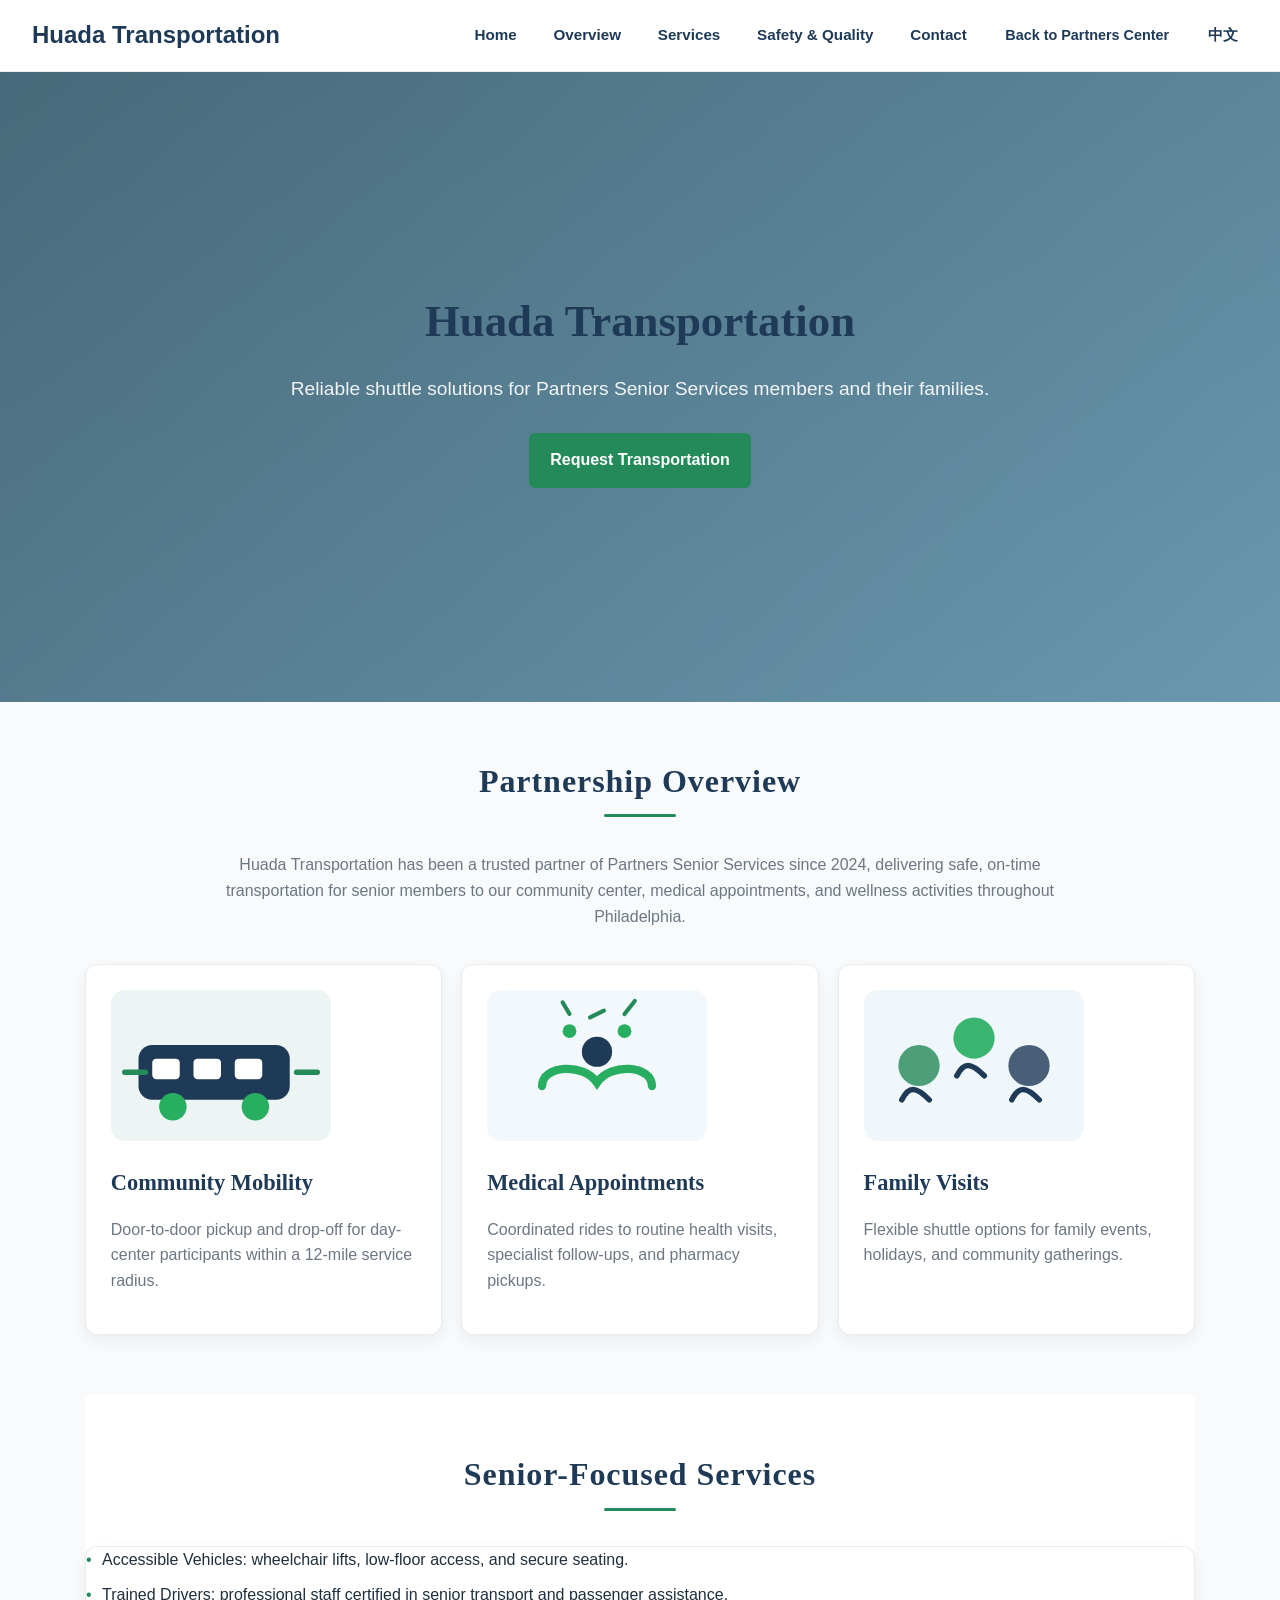
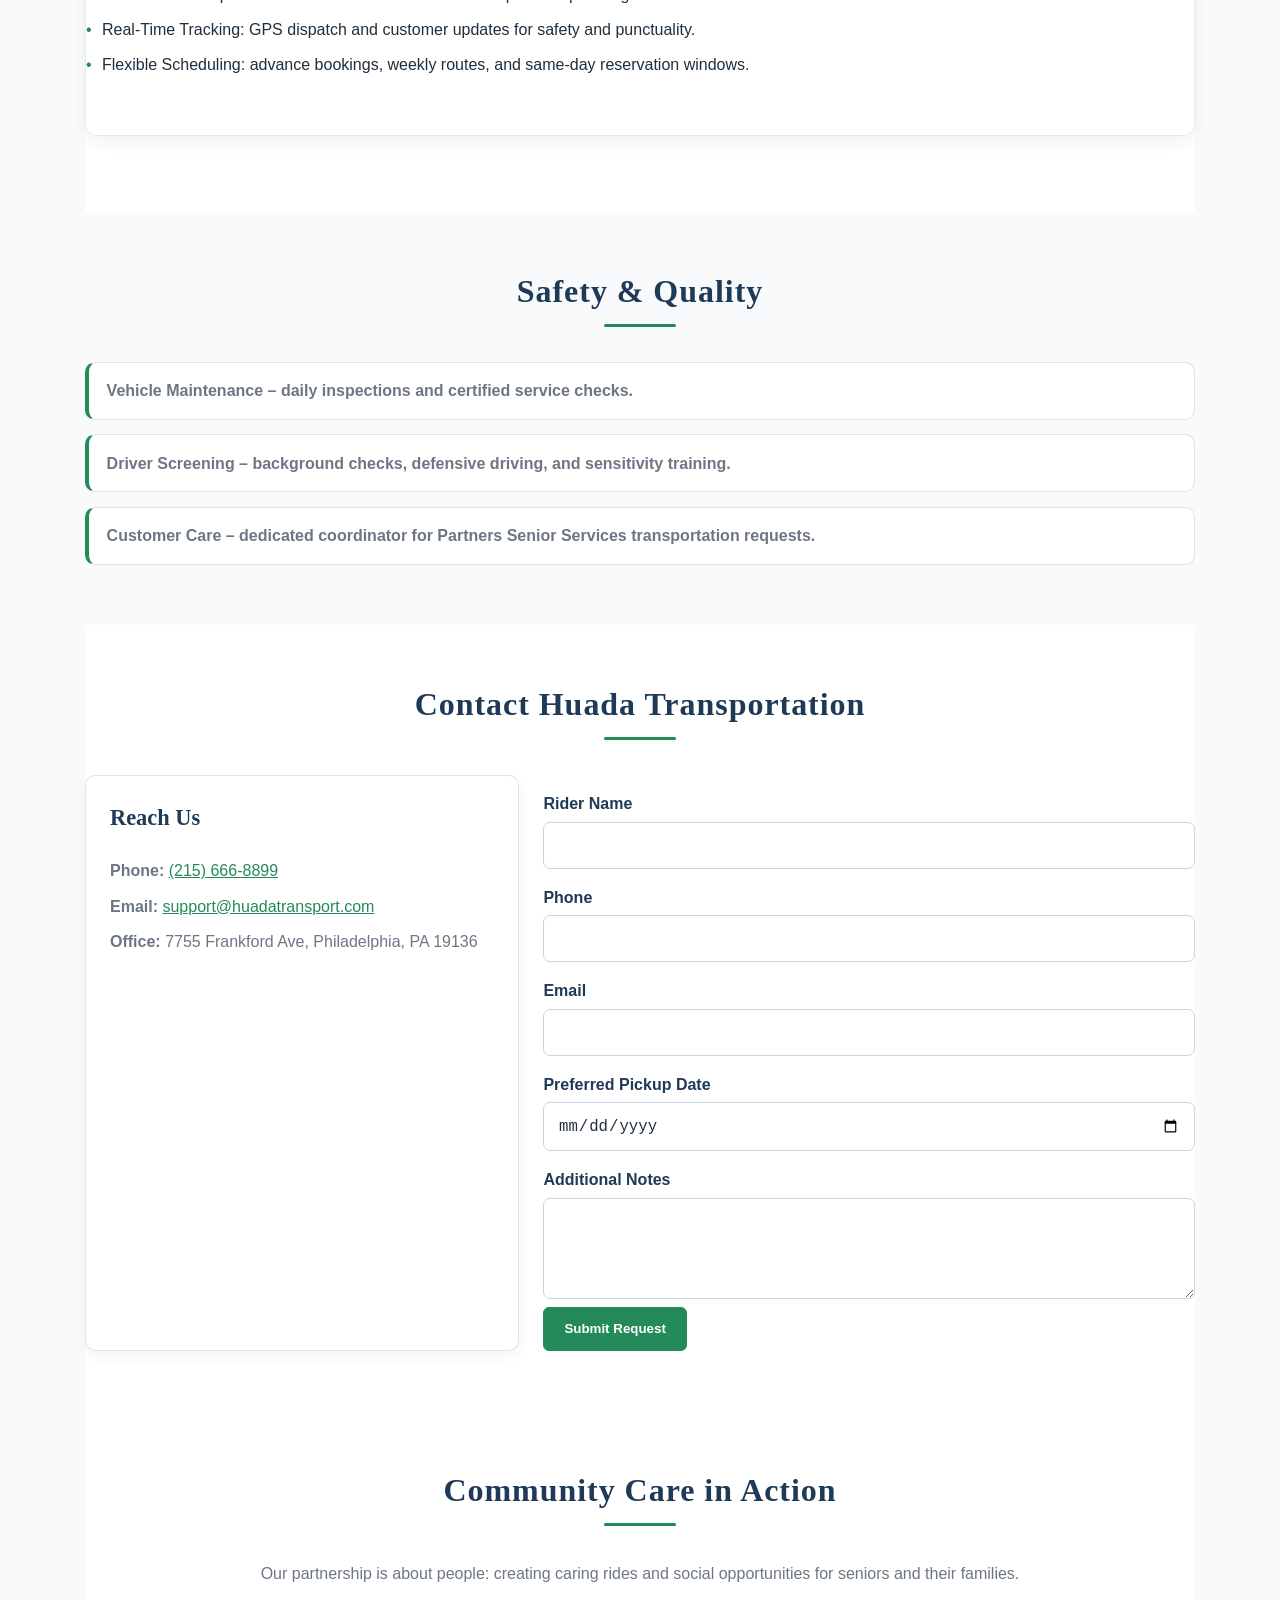
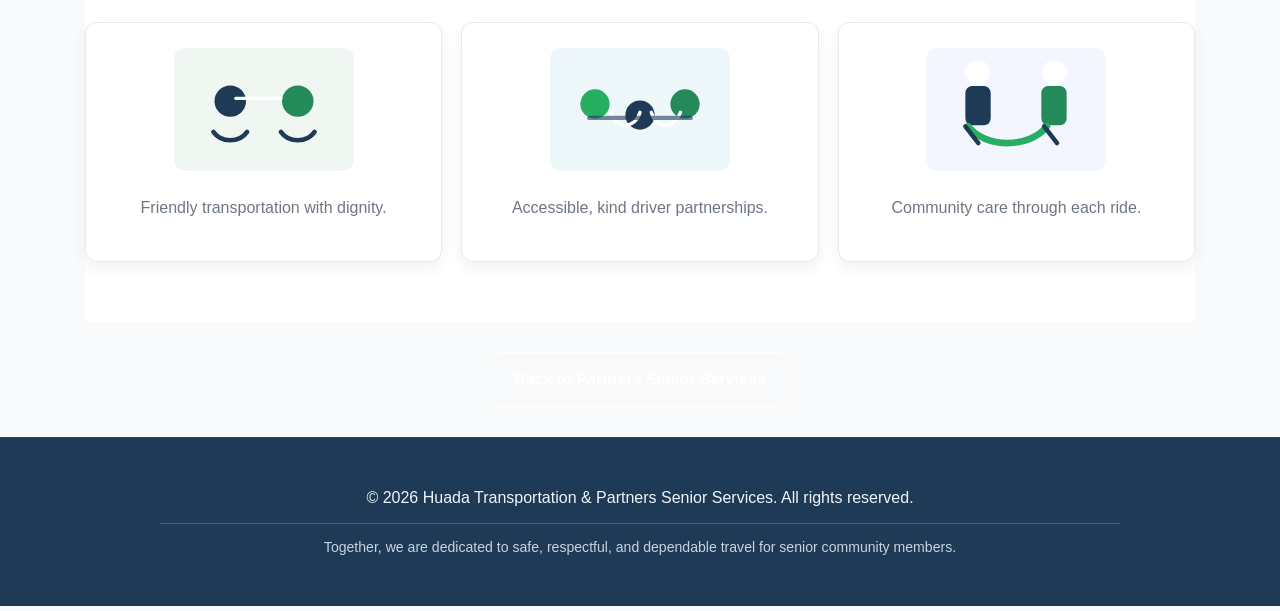
==== huada-transportation-index.html @ f8db76b6 "added pictures and fixed information displayed" ====
<!DOCTYPE html>
<html lang="en">
<head>
    <meta charset="UTF-8">
    <meta name="viewport" content="width=device-width, initial-scale=1.0">
    <meta name="description" content="Huada Transportation partners with Partners Senior Services to provide safe, accessible senior shuttle services in Philadelphia.">
    <title>Huada Transportation | Partners Senior Services</title>
    <link rel="stylesheet" href="style.css">
</head>
<body>
    <nav class="main-nav" aria-label="Primary site navigation">
        <div class="logo" data-i18n-key="logo">Huada Transportation</div>
        <button id="menu-toggle" class="menu-toggle" aria-expanded="false" aria-controls="nav-list">☰</button>
        <ul class="nav-links" id="nav-list">
            <li><a href="pss-index.html" data-i18n-key="nav.home">Partners Senior Services</a></li>
            <li><a href="#overview" data-i18n-key="nav.overview">Overview</a></li>
            <li><a href="#services" data-i18n-key="nav.services">Services</a></li>
            <li><a href="#quality" data-i18n-key="nav.quality">Safety & Quality</a></li>
            <li><a href="#contact" data-i18n-key="nav.contact">Contact</a></li>
            <li><a class="btn btn-secondary" href="pss-index.html" style="padding:0.5rem 0.75rem; font-size:0.9rem;">Back to Partners Center</a></li>
            <li><button id="lang-toggle" class="lang-btn" aria-label="Switch language" data-i18n-key="lang.toggle">中文</button></li>
        </ul>
    </nav>

    <header class="hero">
        <div class="hero-overlay"></div>
        <div class="hero-content">
            <h1 data-i18n-key="hero.title">Huada Transportation</h1>
            <p data-i18n-key="hero.text">Reliable shuttle solutions for Partners Senior Services members and their families.</p>
            <a href="#contact" class="btn" data-i18n-key="hero.cta">Request Transportation</a>
        </div>
    </header>

    <main>
        <section id="overview" class="container">
            <h2 class="section-title" data-i18n-key="overview.title">Partnership Overview</h2>
            <p class="intro-text" data-i18n-key="overview.text">Huada Transportation has been a trusted partner of Partners Senior Services since 2024, delivering safe, on-time transportation for senior members to our community center, medical appointments, and wellness activities throughout Philadelphia.</p>
            <div class="grid">
                <div class="service-card">
                    <img src="images/shuttle.svg" alt="Shuttle transport" style="width:100%; max-width:220px; margin-bottom:16px;"/>
                    <h3 data-i18n-key="overview.card1.heading">Community Mobility</h3>
                    <p data-i18n-key="overview.card1.text">Door-to-door pickup and drop-off for day-center participants within a 12-mile service radius.</p>
                </div>
                <div class="service-card">
                    <img src="images/wellness.svg" alt="Health services" style="width:100%; max-width:220px; margin-bottom:16px;"/>
                    <h3 data-i18n-key="overview.card2.heading">Medical Appointments</h3>
                    <p data-i18n-key="overview.card2.text">Coordinated rides to routine health visits, specialist follow-ups, and pharmacy pickups.</p>
                </div>
                <div class="service-card">
                    <img src="images/community.svg" alt="Community events" style="width:100%; max-width:220px; margin-bottom:16px;"/>
                    <h3 data-i18n-key="overview.card3.heading">Family Visits</h3>
                    <p data-i18n-key="overview.card3.text">Flexible shuttle options for family events, holidays, and community gatherings.</p>
                </div>
            </div>
        </section>

        <section id="services" class="container bg-light">
            <h2 class="section-title" data-i18n-key="services.title">Senior-Focused Services</h2>
            <ul class="resource-card" style="list-style:none; padding:0;">
                <li data-i18n-key="services.item1"><strong>Accessible Vehicles:</strong> wheelchair lifts, low-floor access, and secure seating.</li>
                <li data-i18n-key="services.item2"><strong>Trained Drivers:</strong> professional staff certified in senior transport and passenger assistance.</li>
                <li data-i18n-key="services.item3"><strong>Real-Time Tracking:</strong> GPS dispatch and customer updates for safety and punctuality.</li>
                <li data-i18n-key="services.item4"><strong>Flexible Scheduling:</strong> advance bookings, weekly routes, and same-day reservation windows.</li>
            </ul>
        </section>

        <section id="quality" class="container">
            <h2 class="section-title" data-i18n-key="quality.title">Safety & Quality</h2>
            <div class="activity-row">
                <div class="activity-item" data-i18n-key="quality.item1"><strong>Vehicle Maintenance</strong> – daily inspections and certified service checks.</div>
                <div class="activity-item" data-i18n-key="quality.item2"><strong>Driver Screening</strong> – background checks, defensive driving, and sensitivity training.</div>
                <div class="activity-item" data-i18n-key="quality.item3"><strong>Customer Care</strong> – dedicated coordinator for Partners Senior Services transportation requests.</div>
            </div>
        </section>

        <section id="contact" class="container bg-light">
            <h2 class="section-title" data-i18n-key="contact.title">Contact Huada Transportation</h2>
            <div class="contact-layout">
                <div class="info-pane">
                    <h3 data-i18n-key="contact.reach">Reach Us</h3>
                    <p><strong data-i18n-key="contact.phone.label">Phone:</strong> <a href="tel:2156668899" data-i18n-key="contact.phone">(215) 666-8899</a></p>
                    <p><strong data-i18n-key="contact.email.label">Email:</strong> <a href="mailto:support@huadatransport.com" data-i18n-key="contact.email">support@huadatransport.com</a></p>
                    <p><strong data-i18n-key="contact.office.label">Office:</strong> <span data-i18n-key="contact.office">7755 Frankford Ave, Philadelphia, PA 19136</span></p>
                </div>
                <form action="https://formspree.io/f/xeepoovl" method="POST" class="contact-form" aria-label="Transportation request form">
                    <label for="riderName" data-i18n-key="contact.form.riderName">Rider Name</label>
                    <input type="text" id="riderName" name="riderName" required>
                    <label for="riderPhone" data-i18n-key="contact.form.phone">Phone</label>
                    <input type="tel" id="riderPhone" name="riderPhone" required>
                    <label for="riderEmail" data-i18n-key="contact.form.email">Email</label>
                    <input type="email" id="riderEmail" name="riderEmail" required>
                    <label for="pickupDate" data-i18n-key="contact.form.pickupDate">Preferred Pickup Date</label>
                    <input type="date" id="pickupDate" name="pickupDate" required>
                    <label for="comments" data-i18n-key="contact.form.comments">Additional Notes</label>
                    <textarea id="comments" name="comments" rows="4"></textarea>
                    <button type="submit" class="btn" data-i18n-key="contact.form.submit">Submit Request</button>
                </form>
            </div>
        </section>
    </main>
    <section class="container bg-light">
        <h2 class="section-title">Community Care in Action</h2>
        <p class="intro-text">Our partnership is about people: creating caring rides and social opportunities for seniors and their families.</p>
        <div class="grid">
            <div class="service-card" style="text-align:center;">
                <img src="images/elderly-care-1.svg" alt="Senior friend group" style="max-width:180px;" loading="lazy" />
                <p>Friendly transportation with dignity.</p>
            </div>
            <div class="service-card" style="text-align:center;">
                <img src="images/elderly-care-2.svg" alt="Senior support" style="max-width:180px;" loading="lazy" />
                <p>Accessible, kind driver partnerships.</p>
            </div>
            <div class="service-card" style="text-align:center;">
                <img src="images/elderly-care-3.svg" alt="Senior assistance and safety" style="max-width:180px;" loading="lazy" />
                <p>Community care through each ride.</p>
            </div>
        </div>
    </section>
    <section class="container" style="text-align:center; padding: 30px 0;">
        <a href="pss-index.html" class="btn btn-secondary">Back to Partners Senior Services</a>
    </section>

    <footer>
        <div class="footer-content">
            <p data-i18n-key="footer.copyright">&copy; 2026 Huada Transportation & Partners Senior Services. All rights reserved.</p>
            <p class="privacy-note" data-i18n-key="footer.privacy">Together, we are dedicated to safe, respectful, and dependable travel for senior community members.</p>
        </div>
    </footer>

    <script>
        const translations = {
            en: {
                logo: 'Huada Transportation',
                'nav.home': 'Home',
                'nav.overview': 'Overview',
                'nav.services': 'Services',
                'nav.quality': 'Safety & Quality',
                'nav.contact': 'Contact',
                'lang.toggle': '中文',
                'hero.title': 'Huada Transportation',
                'hero.text': 'Reliable shuttle solutions for Partners Senior Services members and their families.',
                'hero.cta': 'Request Transportation',
                'overview.title': 'Partnership Overview',
                'overview.text': 'Huada Transportation has been a trusted partner of Partners Senior Services since 2024, delivering safe, on-time transportation for senior members to our community center, medical appointments, and wellness activities throughout Philadelphia.',
                'overview.card1.heading': 'Community Mobility',
                'overview.card1.text': 'Door-to-door pickup and drop-off for day-center participants within a 12-mile service radius.',
                'overview.card2.heading': 'Medical Appointments',
                'overview.card2.text': 'Coordinated rides to routine health visits, specialist follow-ups, and pharmacy pickups.',
                'overview.card3.heading': 'Family Visits',
                'overview.card3.text': 'Flexible shuttle options for family events, holidays, and community gatherings.',
                'services.title': 'Senior-Focused Services',
                'services.item1': 'Accessible Vehicles: wheelchair lifts, low-floor access, and secure seating.',
                'services.item2': 'Trained Drivers: professional staff certified in senior transport and passenger assistance.',
                'services.item3': 'Real-Time Tracking: GPS dispatch and customer updates for safety and punctuality.',
                'services.item4': 'Flexible Scheduling: advance bookings, weekly routes, and same-day reservation windows.',
                'quality.title': 'Safety & Quality',
                'quality.item1': 'Vehicle Maintenance – daily inspections and certified service checks.',
                'quality.item2': 'Driver Screening – background checks, defensive driving, and sensitivity training.',
                'quality.item3': 'Customer Care – dedicated coordinator for Partners Senior Services transportation requests.',
                'contact.title': 'Contact Huada Transportation',
                'contact.reach': 'Reach Us',
                'contact.phone.label': 'Phone:',
                'contact.phone': '(215) 666-8899',
                'contact.email.label': 'Email:',
                'contact.email': 'support@huadatransport.com',
                'contact.office.label': 'Office:',
                'contact.office': '7755 Frankford Ave, Philadelphia, PA 19136',
                'contact.form.riderName': 'Rider Name',
                'contact.form.phone': 'Phone',
                'contact.form.email': 'Email',
                'contact.form.pickupDate': 'Preferred Pickup Date',
                'contact.form.comments': 'Additional Notes',
                'contact.form.submit': 'Submit Request',
                'footer.copyright': '© 2026 Huada Transportation & Partners Senior Services. All rights reserved.',
                'footer.privacy': 'Together, we are dedicated to safe, respectful, and dependable travel for senior community members.'
            },
            zh: {
                logo: '华大专车',
                'nav.home': '首页',
                'nav.overview': '概述',
                'nav.services': '服务',
                'nav.quality': '安全与质量',
                'nav.contact': '联系',
                'lang.toggle': 'English',
                'hero.title': '华大专车',
                'hero.text': '为合作伙伴老年服务会员及其家庭提供可靠的班车解决方案。',
                'hero.cta': '申请运输服务',
                'overview.title': '合作概述',
                'overview.text': '自2024年起，华达交通成为合作伙伴老年服务的可信赖合作伙伴，为老年会员提供安全、准时的社区中心、医疗预约及健康活动运输。',
                'overview.card1.heading': '社区出行',
                'overview.card1.text': '提供 12 英里范围内日间中心参与者的门到门接送服务。',
                'overview.card2.heading': '医疗预约',
                'overview.card2.text': '协调常规健康访问、专家随访和药房取药的出行。',
                'overview.card3.heading': '家庭访问',
                'overview.card3.text': '灵活的节日、家庭活动和社区聚会班车选择。',
                'services.title': '老年人专项服务',
                'services.item1': '无障碍车辆：配备轮椅升降、低地板和安全座椅。',
                'services.item2': '司机培训：专业人员具备老年运输和乘客协助认证。',
                'services.item3': '实时跟踪：GPS 调度和客户更新，保障安全和准时。',
                'services.item4': '灵活调度：提前预订、每周路线和当日预约窗口。',
                'quality.title': '安全与质量',
                'quality.item1': '车辆维护 – 每日检查和认证服务检查。',
                'quality.item2': '司机筛选 – 背景审查、防御性驾驶和敏感性培训。',
                'quality.item3': '客户关怀 – 专属协调员负责合作伙伴老年服务的运输需求。',
                'contact.title': '联系华达交通',
                'contact.reach': '联系我们',
                'contact.phone.label': '电话：',
                'contact.phone': '(215) 666-8899',
                'contact.email.label': '电子邮件：',
                'contact.email': 'support@huadatransport.com',
                'contact.office.label': '办公室：',
                'contact.office': '7755 Frankford Ave, Philadelphia, PA 19136',
                'contact.form.riderName': '乘客姓名',
                'contact.form.phone': '电话',
                'contact.form.email': '电子邮件',
                'contact.form.pickupDate': '首选接送日期',
                'contact.form.comments': '其他备注',
                'contact.form.submit': '提交请求',
                'footer.copyright': '© 2026 华达交通与合作伙伴老年服务。保留所有权利。',
                'footer.privacy': '我们致力于为老年社区成员提供安全、尊重且可靠的出行服务。'
            }
        };

        const translatableItems = document.querySelectorAll('[data-i18n-key]');
        const langToggle = document.getElementById('lang-toggle');

        function setLanguage(lang) {
            const data = translations[lang] || translations.en;
            translatableItems.forEach(item => {
                const key = item.dataset.i18nKey;
                if (!key) return;
                const text = data[key];
                if (text === undefined) return;
                if (item.tagName.toLowerCase() === 'input' || item.tagName.toLowerCase() === 'textarea') {
                    item.placeholder = text;
                } else {
                    item.textContent = text;
                }
            });
            langToggle.setAttribute('aria-label', lang === 'en' ? '切换到中文' : 'Switch to English');
            localStorage.setItem('siteLanguage', lang);
        }

        const loadedLanguage = localStorage.getItem('siteLanguage') || 'en';
        setLanguage(loadedLanguage);

        langToggle.addEventListener('click', () => {
            const currentLang = localStorage.getItem('siteLanguage') || 'en';
            setLanguage(currentLang === 'en' ? 'zh' : 'en');
        });

        document.getElementById('menu-toggle').addEventListener('click', function () {
            const nav = document.getElementById('nav-list');
            const expanded = this.getAttribute('aria-expanded') === 'true';
            this.setAttribute('aria-expanded', expanded ? 'false' : 'true');
            nav.classList.toggle('open');
        });
    </script>
</body>
</html>
---- style.css ----
:root {
    --primary-dark: #1f3a57;
    --primary-light: #e9f2f7;
    --accent: #248a59;
    --accent-light: #71c998;
    --bg-light: #f8fafb;
    --text-main: #1f2f3d;
    --muted: #6d7784;
}

* {
    box-sizing: border-box;
    scroll-behavior: smooth;
}

body {
    margin: 0;
    color: var(--text-main);
    font-family: 'Source Sans Pro', Arial, sans-serif;
    font-size: 1rem;
    line-height: 1.6;
    background: var(--bg-light);
}

a { color: var(--accent); }

h1, h2, h3, h4 {
    font-family: 'Merriweather', Georgia, serif;
    color: var(--primary-dark);
    margin-top: 0;
}

h1 { font-size: clamp(2.1rem, 3.5vw, 3.4rem); }
h2 { font-size: clamp(1.7rem, 2.5vw, 2.4rem); }
h3 { font-size: 1.4rem; }

.container {
    width: min(1110px, 100% - 2rem);
    margin: 0 auto;
    padding: 60px 0;
}

.section-title {
    position: relative;
    font-weight: 700;
    text-align: center;
    margin: 0 auto 35px;
    letter-spacing: 0.03em;
    line-height: 1.2;
}

.section-title::after {
    content: '';
    display: block;
    width: 72px;
    height: 3px;
    margin: 14px auto 0;
    background: var(--accent);
    border-radius: 10px;
}

.intro-text {
    margin: 0 auto 35px;
    color: var(--muted);
    max-width: 840px;
    text-align: center;
}

.bg-light {
    background: white;
}

main {
    background: var(--bg-light);
}

/* Navigation */
.main-nav {
    display: flex;
    align-items: center;
    justify-content: space-between;
    gap: 1rem;
    padding: 1rem 2rem;
    background: white;
    border-bottom: 1px solid rgba(34, 46, 65, 0.08);
    position: sticky;
    top: 0;
    z-index: 999;
}

.logo {
    font-size: 1.5rem;
    font-weight: 900;
    color: var(--primary-dark);
}

.nav-links {
    display: flex;
    align-items: center;
    gap: 1rem;
    list-style: none;
    margin: 0;
    padding: 0;
}

.nav-links li { margin: 0; }

.nav-links a,
.lang-btn,
.menu-toggle {
    border: 0;
    background: none;
    color: var(--primary-dark);
    font-weight: 600;
    text-decoration: none;
    font-size: 0.95rem;
    padding: 0.4rem 0.65rem;
    border-radius: 4px;
    transition: background 0.2s ease, color 0.2s ease;
}

.nav-links a:hover,
.lang-btn:hover,
.menu-toggle:hover {
    background: var(--primary-light);
}

.menu-toggle { display: none; }

/* Hero */
.hero {
    position: relative;
    background: linear-gradient(to bottom right, rgba(27, 95, 111, 0.50), rgba(38, 122, 149, 0.42)), url('images/senior-community.jpg') center / cover no-repeat;
    color: #fff;
    min-height: 70vh;
    display: grid;
    place-items: center;
    text-align: center;
    padding: 3rem 1rem;
}

.hero-overlay {
    position: absolute;
    inset: 0;
    background: linear-gradient(135deg, rgba(8, 39, 64, 0.50), rgba(38, 98, 133, 0.45));
}

.hero-content {
    position: relative;
    max-width: 780px;
    z-index: 1;
}

.eyebrow {
    text-transform: uppercase;
    letter-spacing: 0.16em;
    font-size: 0.875rem;
    color: rgba(255, 255, 255, 0.85);
    margin-bottom: 0.75rem;
}

.hero h1 { margin-bottom: 1rem; }

.hero p {
    font-size: 1.2rem;
    color: rgba(255, 255, 255, 0.92);
    margin: 0 auto 1.75rem;
    max-width: 760px;
}

.hero-actions {
    display: flex;
    flex-wrap: wrap;
    justify-content: center;
    gap: 0.75rem;
    margin-top: 0.75rem;
}

.btn {
    display: inline-flex;
    align-items: center;
    justify-content: center;
    background: var(--accent);
    color: #fff;
    border: 1px solid var(--accent);
    border-radius: 6px;
    padding: 0.85rem 1.25rem;
    font-weight: 700;
    text-decoration: none;
    transition: transform 0.2s ease, box-shadow 0.2s ease;
}

.btn:hover {
    transform: translateY(-2px);
    box-shadow: 0 10px 22px rgba(28, 97, 73, 0.24);
}

.btn-secondary {
    background: transparent;
    color: #fff;
    border-color: rgba(255,255,255,0.95);
}

.btn-secondary:hover {
    background: rgba(255,255,255,0.11);
}

.grid {
    display: grid;
    grid-template-columns: repeat(auto-fit, minmax(240px, 1fr));
    gap: 1.2rem;
}

.service-card,
.resource-card,
.about-card {
    background: #fff;
    border-radius: 12px;
    border: 1px solid rgba(71, 92, 107, 0.12);
    box-shadow: 0 6px 16px rgba(26, 32, 41, 0.06);
    padding: 1.55rem;
    min-height: 190px;
}

.service-card h3,
.about-card h3,
.resource-card h4 {
    margin-bottom: 0.65rem;
}

.about-grid {
    display: grid;
    gap: 1.2rem;
    grid-template-columns: repeat(auto-fit, minmax(220px, 1fr));
}

.about-card p,
.service-card p,
.resource-card p,
.activity-item,
.info-pane p,
.intro-text {
    color: var(--muted);
}

.activity-row {
    display: grid;
    gap: 0.9rem;
}

.activity-item {
    background: #fff;
    border: 1px solid rgba(34, 61, 84, 0.14);
    border-left: 4px solid var(--accent);
    border-radius: 10px;
    padding: 0.95rem 1.1rem;
    font-weight: 600;
}

.resource-card ul {
    list-style: none;
    margin: 0;
    padding: 0;
}

.resource-card li {
    margin-bottom: 0.6rem;
    padding-left: 1rem;
    position: relative;
}

.resource-card li::before {
    content: '•';
    position: absolute;
    left: 0;
    color: var(--accent);
}

.resource-card a {
    color: var(--primary-dark);
    text-decoration: none;
    font-weight: 600;
}

.resource-card a:hover { color: var(--accent); }

.contact-layout {
    display: grid;
    grid-template-columns: minmax(240px, 1fr) 1.5fr;
    gap: 1.5rem;
}

.info-pane {
    background: #fff;
    border: 1px solid rgba(54, 77, 101, 0.14);
    box-shadow: 0 5px 14px rgba(22, 34, 47, 0.05);
    border-radius: 10px;
    padding: 1.5rem;
}

.info-pane address,
.info-pane p {
    margin: 0.6rem 0;
    color: var(--muted);
}

label {
    display: block;
    margin-top: 1rem;
    color: var(--primary-dark);
    font-weight: 600;
}

input,
textarea {
    width: 100%;
    padding: 0.85rem;
    margin-top: 0.3rem;
    border: 1px solid #cdd5dc;
    border-radius: 7px;
    background: #fff;
    color: var(--text-main);
    font-size: 0.98rem;
}

input:focus,
textarea:focus {
    outline: none;
    border-color: var(--accent);
    box-shadow: 0 0 0 2px rgba(36, 138, 89, 0.15);
}

footer {
    background: var(--primary-dark);
    color: #f1f5f7;
    padding: 2.25rem 1rem;
    border-top: 1px solid rgba(255, 255, 255, 0.08);
}

.footer-content {
    max-width: 960px;
    margin: 0 auto;
    text-align: center;
    line-height: 1.54;
}

.footer-content p { margin: 0.75rem 0; }

.privacy-note {
    font-size: 0.88rem;
    color: #c6d4e0;
    margin-top: 1rem;
    border-top: 1px solid rgba(255, 255, 255, 0.2);
    padding-top: 0.8rem;
}

.mobile-call-bar { display: none; }

@media (max-width: 950px) {
    .contact-layout { grid-template-columns: 1fr; }
    .main-nav { padding: 0.7rem 1rem; }
    .nav-links { display: none; flex-direction: column; gap: 0.4rem; text-align: center; }
    .nav-links.open { display: flex; }
    .menu-toggle { display: inline-flex; border-radius: 6px; border: 1px solid rgba(31, 58, 87, 0.15); padding: 0.4rem 0.7rem; background: #fff; }
}

@media (max-width: 768px) {
    .mobile-call-bar { display: block; position: sticky; top: 4rem; z-index: 1000; }
    .hero { min-height: 60vh; padding: 4rem 0.9rem; }
    .container { padding: 50px 1rem; }
}

@media (max-width: 520px) {
    .hero h1 { font-size: 2rem; }
    .hero p { font-size: 1rem; }
    .nav-links a,
    .lang-btn { font-size: 0.9rem; }
}
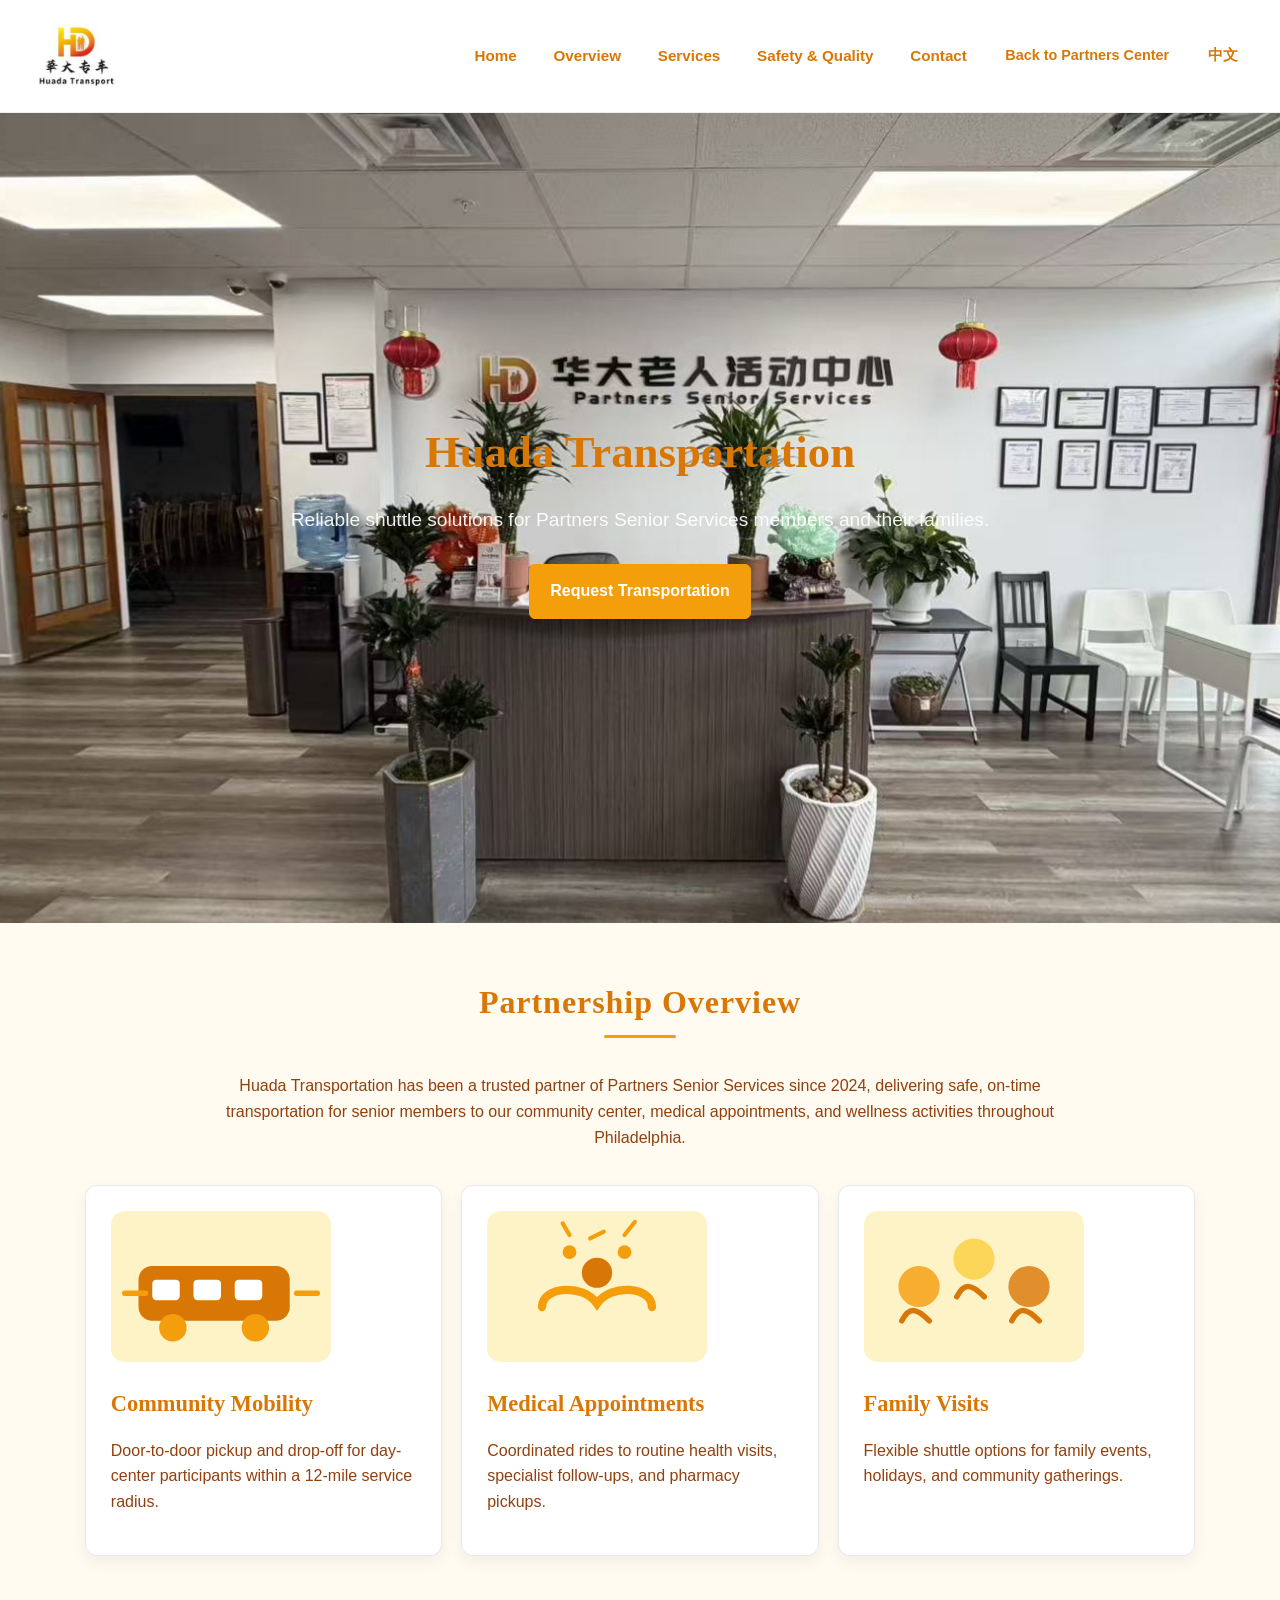
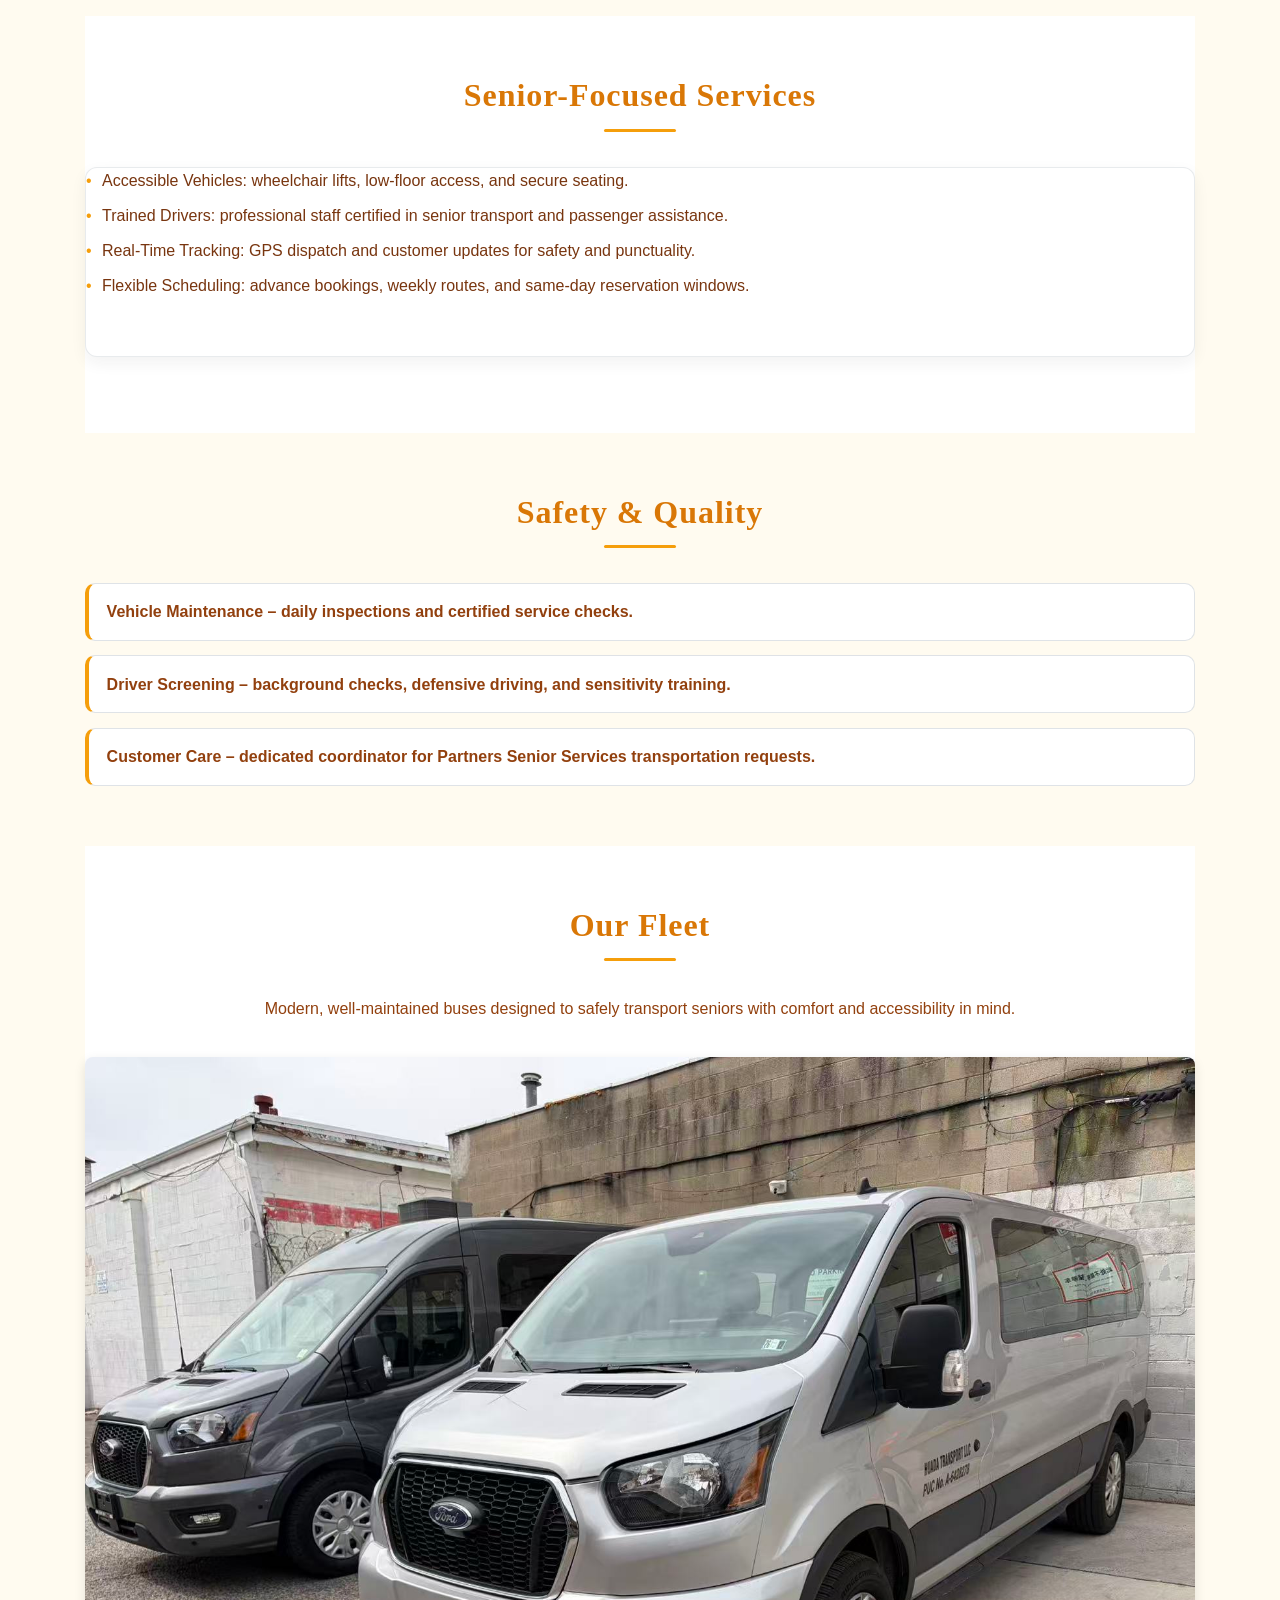
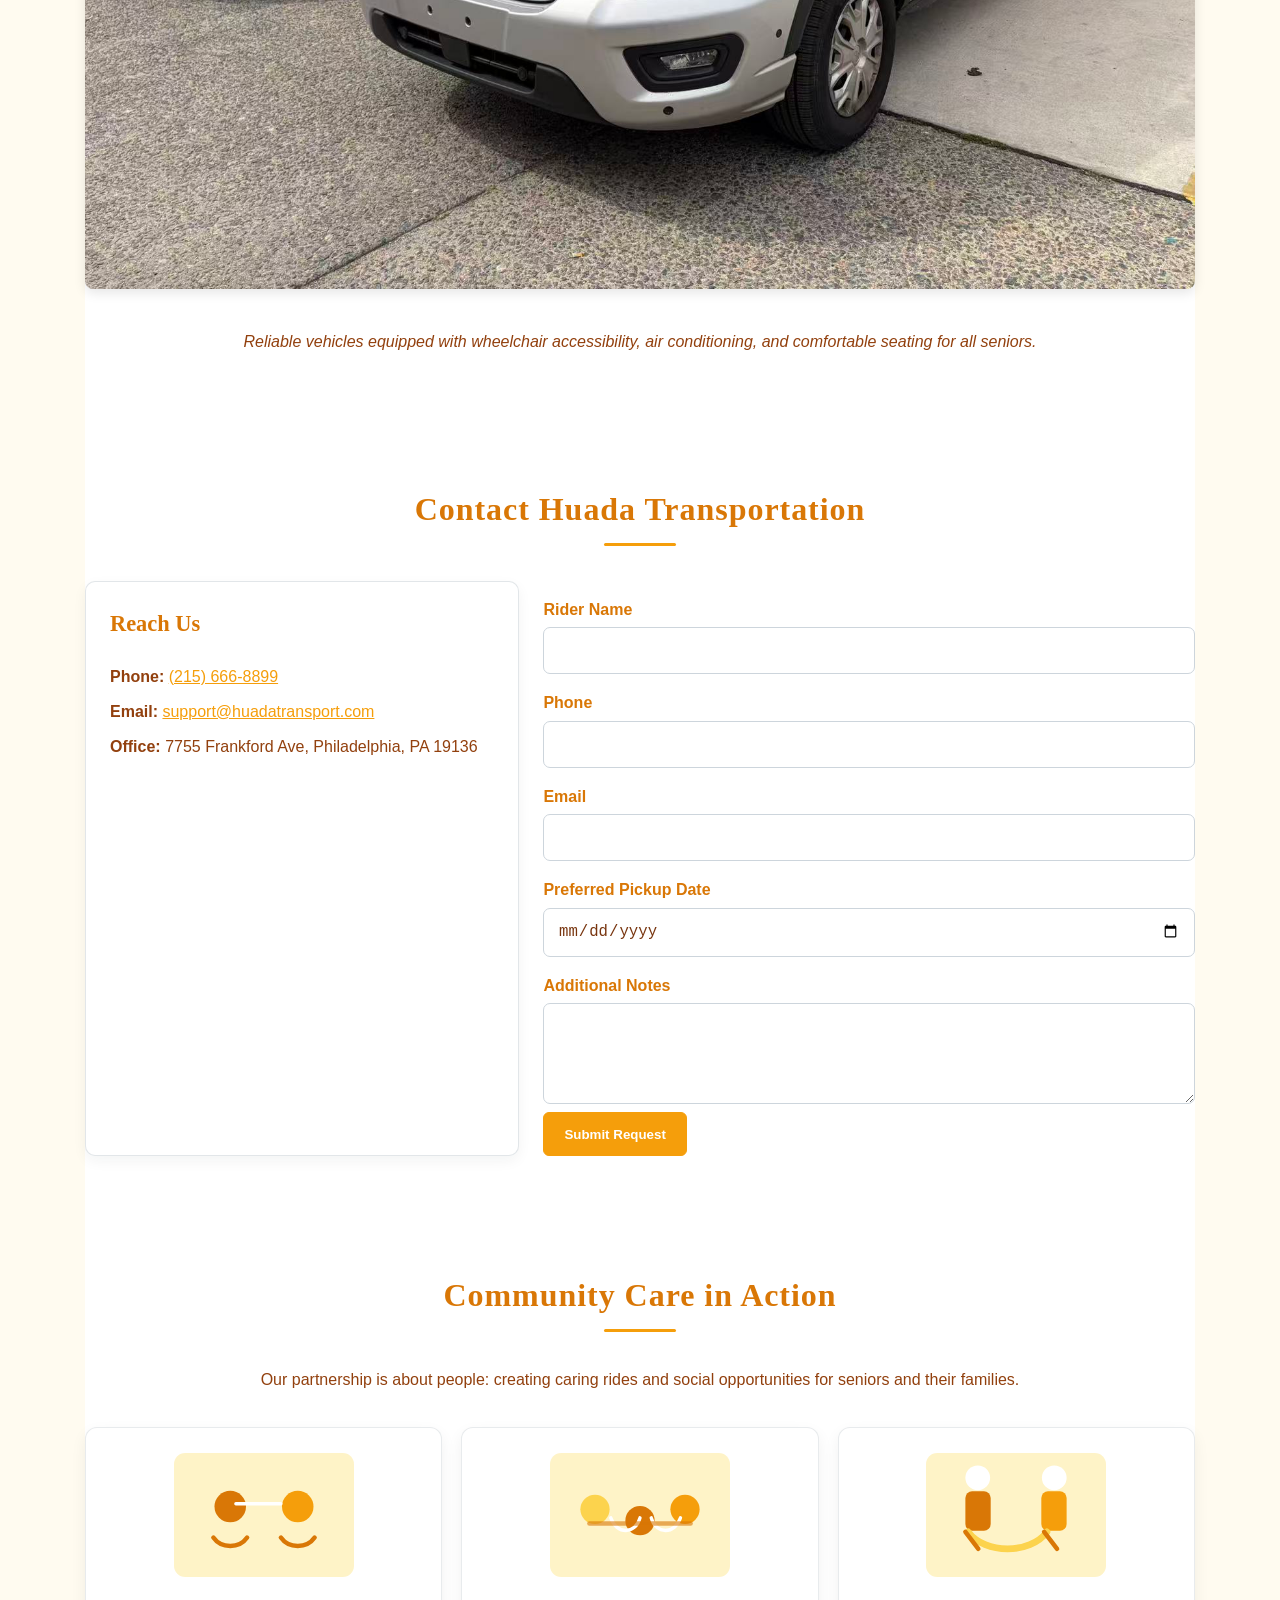
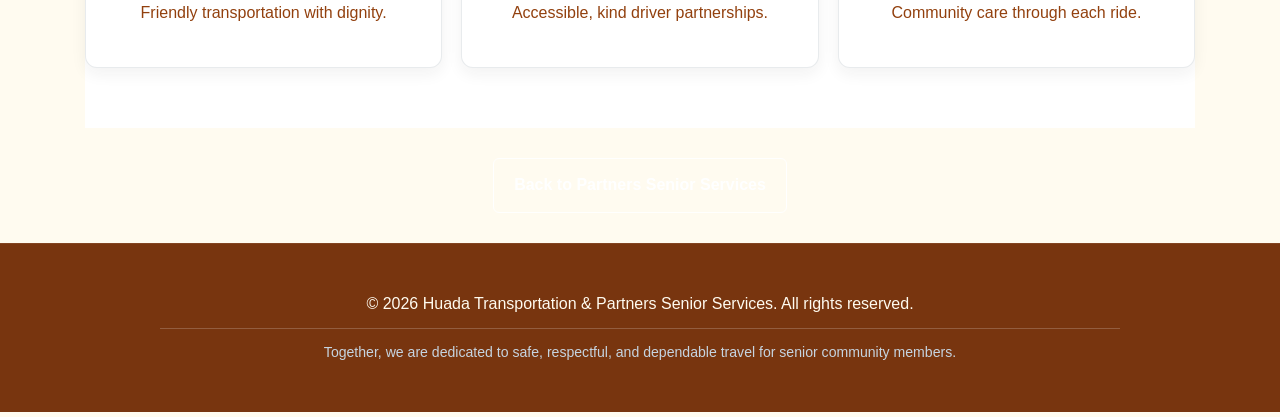
==== commit 84d7cb7b: "added pictures into the site" ====
--- a/huada-transportation-index.html
+++ b/huada-transportation-index.html
@@ -9,7 +9,7 @@
 </head>
 <body>
     <nav class="main-nav" aria-label="Primary site navigation">
-        <div class="logo" data-i18n-key="logo">Huada Transportation</div>
+        <div class="logo"><img src="images/Huada-Transport-LOGO.jpg" alt="Huada Transportation Logo"></div>
         <button id="menu-toggle" class="menu-toggle" aria-expanded="false" aria-controls="nav-list">☰</button>
         <ul class="nav-links" id="nav-list">
             <li><a href="pss-index.html" data-i18n-key="nav.home">Partners Senior Services</a></li>
@@ -70,6 +70,15 @@
                 <div class="activity-item" data-i18n-key="quality.item1"><strong>Vehicle Maintenance</strong> – daily inspections and certified service checks.</div>
                 <div class="activity-item" data-i18n-key="quality.item2"><strong>Driver Screening</strong> – background checks, defensive driving, and sensitivity training.</div>
                 <div class="activity-item" data-i18n-key="quality.item3"><strong>Customer Care</strong> – dedicated coordinator for Partners Senior Services transportation requests.</div>
+            </div>
+        </section>
+
+        <section class="container bg-light">
+            <h2 class="section-title">Our Fleet</h2>
+            <p class="intro-text">Modern, well-maintained buses designed to safely transport seniors with comfort and accessibility in mind.</p>
+            <div style="text-align: center;">
+                <img src="images/HDTrans%20image/Buses.jpg" alt="Huada Transportation Fleet" style="max-width:100%; height:auto; margin-bottom:16px; border-radius:8px; box-shadow: 0 4px 12px rgba(0,0,0,0.1);"/>
+                <p style="color: var(--muted); font-style: italic;">Reliable vehicles equipped with wheelchair accessibility, air conditioning, and comfortable seating for all seniors.</p>
             </div>
         </section>
 
@@ -186,7 +195,7 @@
                 'hero.text': '为合作伙伴老年服务会员及其家庭提供可靠的班车解决方案。',
                 'hero.cta': '申请运输服务',
                 'overview.title': '合作概述',
-                'overview.text': '自2024年起，华达交通成为合作伙伴老年服务的可信赖合作伙伴，为老年会员提供安全、准时的社区中心、医疗预约及健康活动运输。',
+                'overview.text': '自2025年起，华大专车成为合作伙伴老年服务的可信赖合作伙伴，为老年会员提供安全、准时的社区中心、医疗预约及健康活动运输。',
                 'overview.card1.heading': '社区出行',
                 'overview.card1.text': '提供 12 英里范围内日间中心参与者的门到门接送服务。',
                 'overview.card2.heading': '医疗预约',
@@ -202,7 +211,7 @@
                 'quality.item1': '车辆维护 – 每日检查和认证服务检查。',
                 'quality.item2': '司机筛选 – 背景审查、防御性驾驶和敏感性培训。',
                 'quality.item3': '客户关怀 – 专属协调员负责合作伙伴老年服务的运输需求。',
-                'contact.title': '联系华达交通',
+                'contact.title': '联系华大专车',
                 'contact.reach': '联系我们',
                 'contact.phone.label': '电话：',
                 'contact.phone': '(215) 666-8899',
@@ -216,7 +225,7 @@
                 'contact.form.pickupDate': '首选接送日期',
                 'contact.form.comments': '其他备注',
                 'contact.form.submit': '提交请求',
-                'footer.copyright': '© 2026 华达交通与合作伙伴老年服务。保留所有权利。',
+                'footer.copyright': '© 2026 华大专车与华大老人活动中心。保留所有权利。',
                 'footer.privacy': '我们致力于为老年社区成员提供安全、尊重且可靠的出行服务。'
             }
         };
--- a/style.css
+++ b/style.css
@@ -1,11 +1,11 @@
 :root {
-    --primary-dark: #1f3a57;
-    --primary-light: #e9f2f7;
-    --accent: #248a59;
-    --accent-light: #71c998;
-    --bg-light: #f8fafb;
-    --text-main: #1f2f3d;
-    --muted: #6d7784;
+    --primary-dark: #D97706;
+    --primary-light: #FEF3C7;
+    --accent: #F59E0B;
+    --accent-light: #FCD34D;
+    --bg-light: #FFFBF0;
+    --text-main: #78350F;
+    --muted: #92400E;
 }
 
 * {
@@ -92,6 +92,17 @@
     font-size: 1.5rem;
     font-weight: 900;
     color: var(--primary-dark);
+    display: flex;
+    align-items: center;
+    min-height: 60px;
+}
+
+.logo img {
+    max-height: 80px;
+    width: auto;
+    max-width: 200px;
+    object-fit: contain;
+    display: block;
 }
 
 .nav-links {
@@ -130,9 +141,10 @@
 /* Hero */
 .hero {
     position: relative;
-    background: linear-gradient(to bottom right, rgba(27, 95, 111, 0.50), rgba(38, 122, 149, 0.42)), url('images/senior-community.jpg') center / cover no-repeat;
+    background: url('images/PSS%20image/Front%20Desk.jpg?v=2') center / cover no-repeat;
+    background-color: #FFFBF0;
     color: #fff;
-    min-height: 70vh;
+    min-height: 90vh;
     display: grid;
     place-items: center;
     text-align: center;
@@ -142,7 +154,7 @@
 .hero-overlay {
     position: absolute;
     inset: 0;
-    background: linear-gradient(135deg, rgba(8, 39, 64, 0.50), rgba(38, 98, 133, 0.45));
+    background: transparent;
 }
 
 .hero-content {
@@ -192,7 +204,7 @@
 
 .btn:hover {
     transform: translateY(-2px);
-    box-shadow: 0 10px 22px rgba(28, 97, 73, 0.24);
+    box-shadow: 0 10px 22px rgba(217, 119, 6, 0.24);
 }
 
 .btn-secondary {
@@ -327,12 +339,12 @@
 textarea:focus {
     outline: none;
     border-color: var(--accent);
-    box-shadow: 0 0 0 2px rgba(36, 138, 89, 0.15);
+    box-shadow: 0 0 0 2px rgba(245, 158, 11, 0.15);
 }
 
 footer {
-    background: var(--primary-dark);
-    color: #f1f5f7;
+    background: #78350F;
+    color: #FFFBF0;
     padding: 2.25rem 1rem;
     border-top: 1px solid rgba(255, 255, 255, 0.08);
 }
@@ -365,7 +377,7 @@
 }
 
 @media (max-width: 768px) {
-    .mobile-call-bar { display: block; position: sticky; top: 4rem; z-index: 1000; }
+    .mobile-call-bar { display: block; position: sticky; top: 6rem; z-index: 1000; }
     .hero { min-height: 60vh; padding: 4rem 0.9rem; }
     .container { padding: 50px 1rem; }
 }
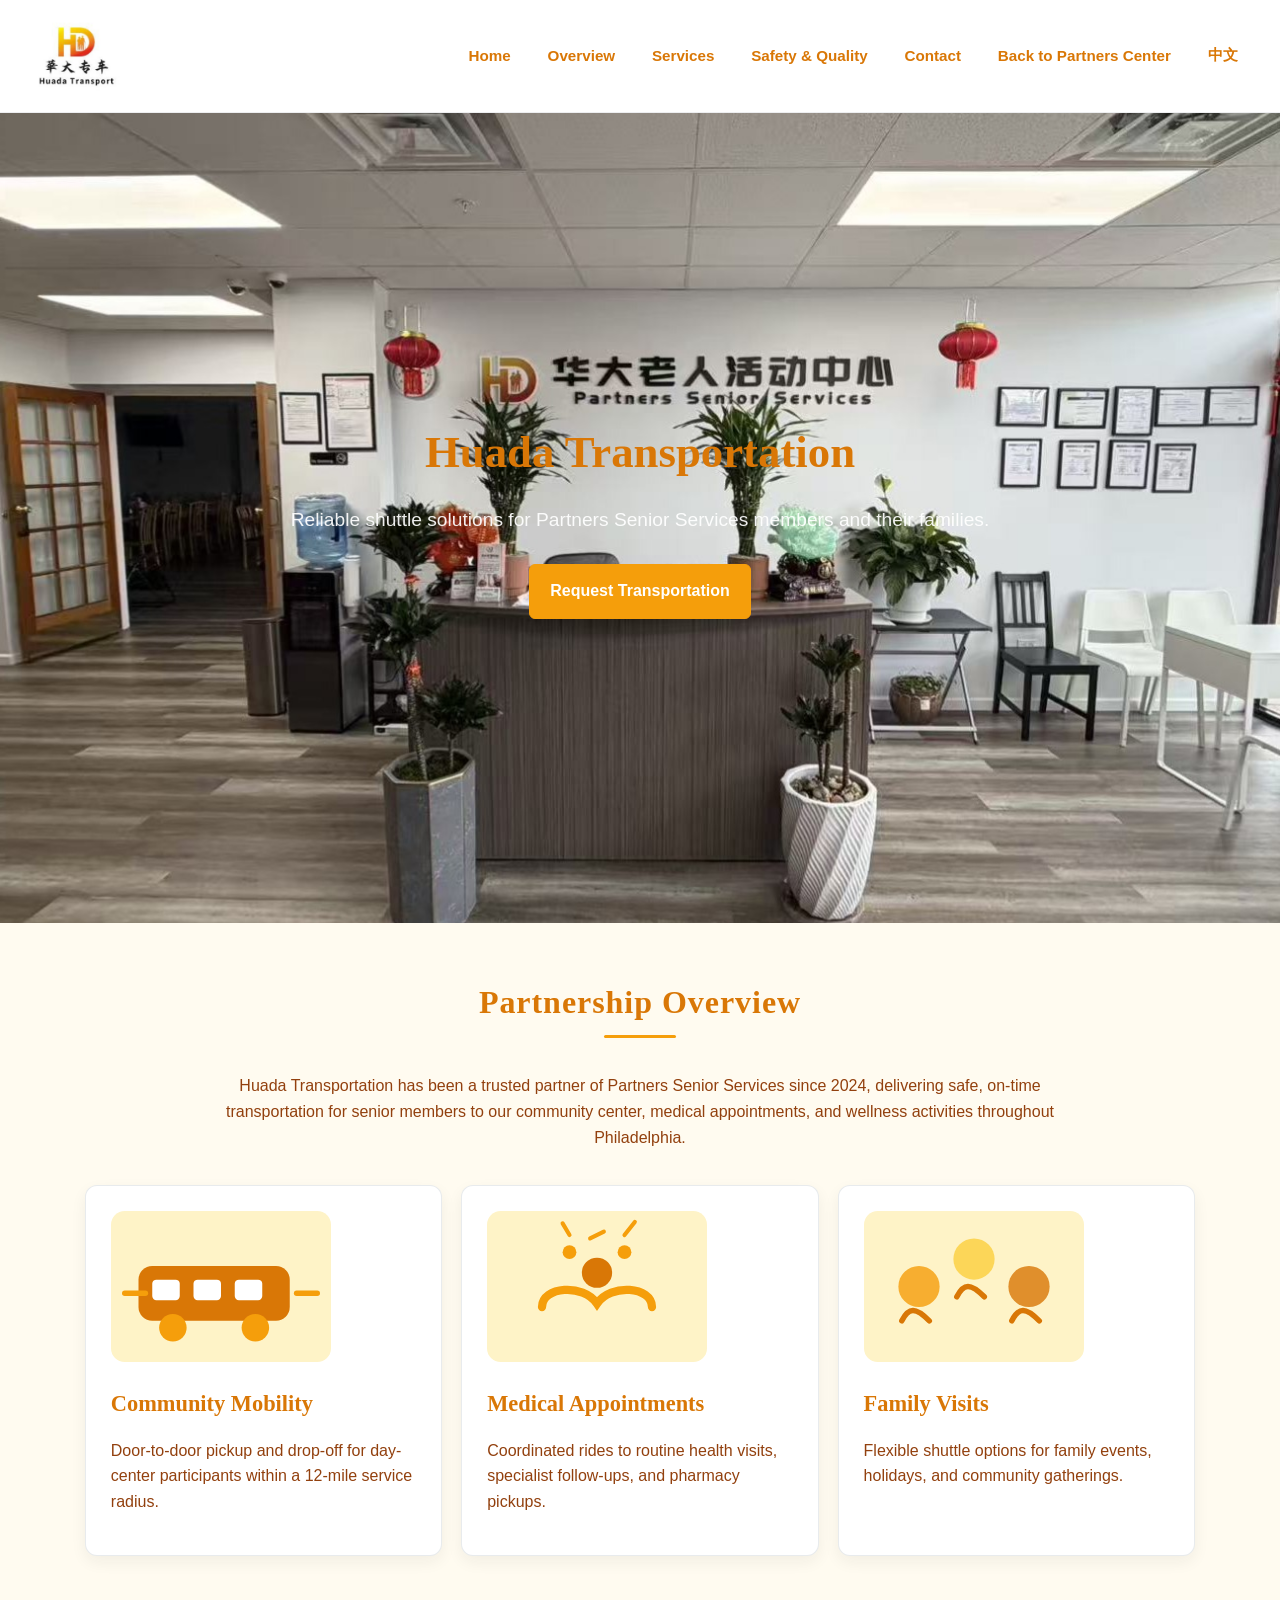
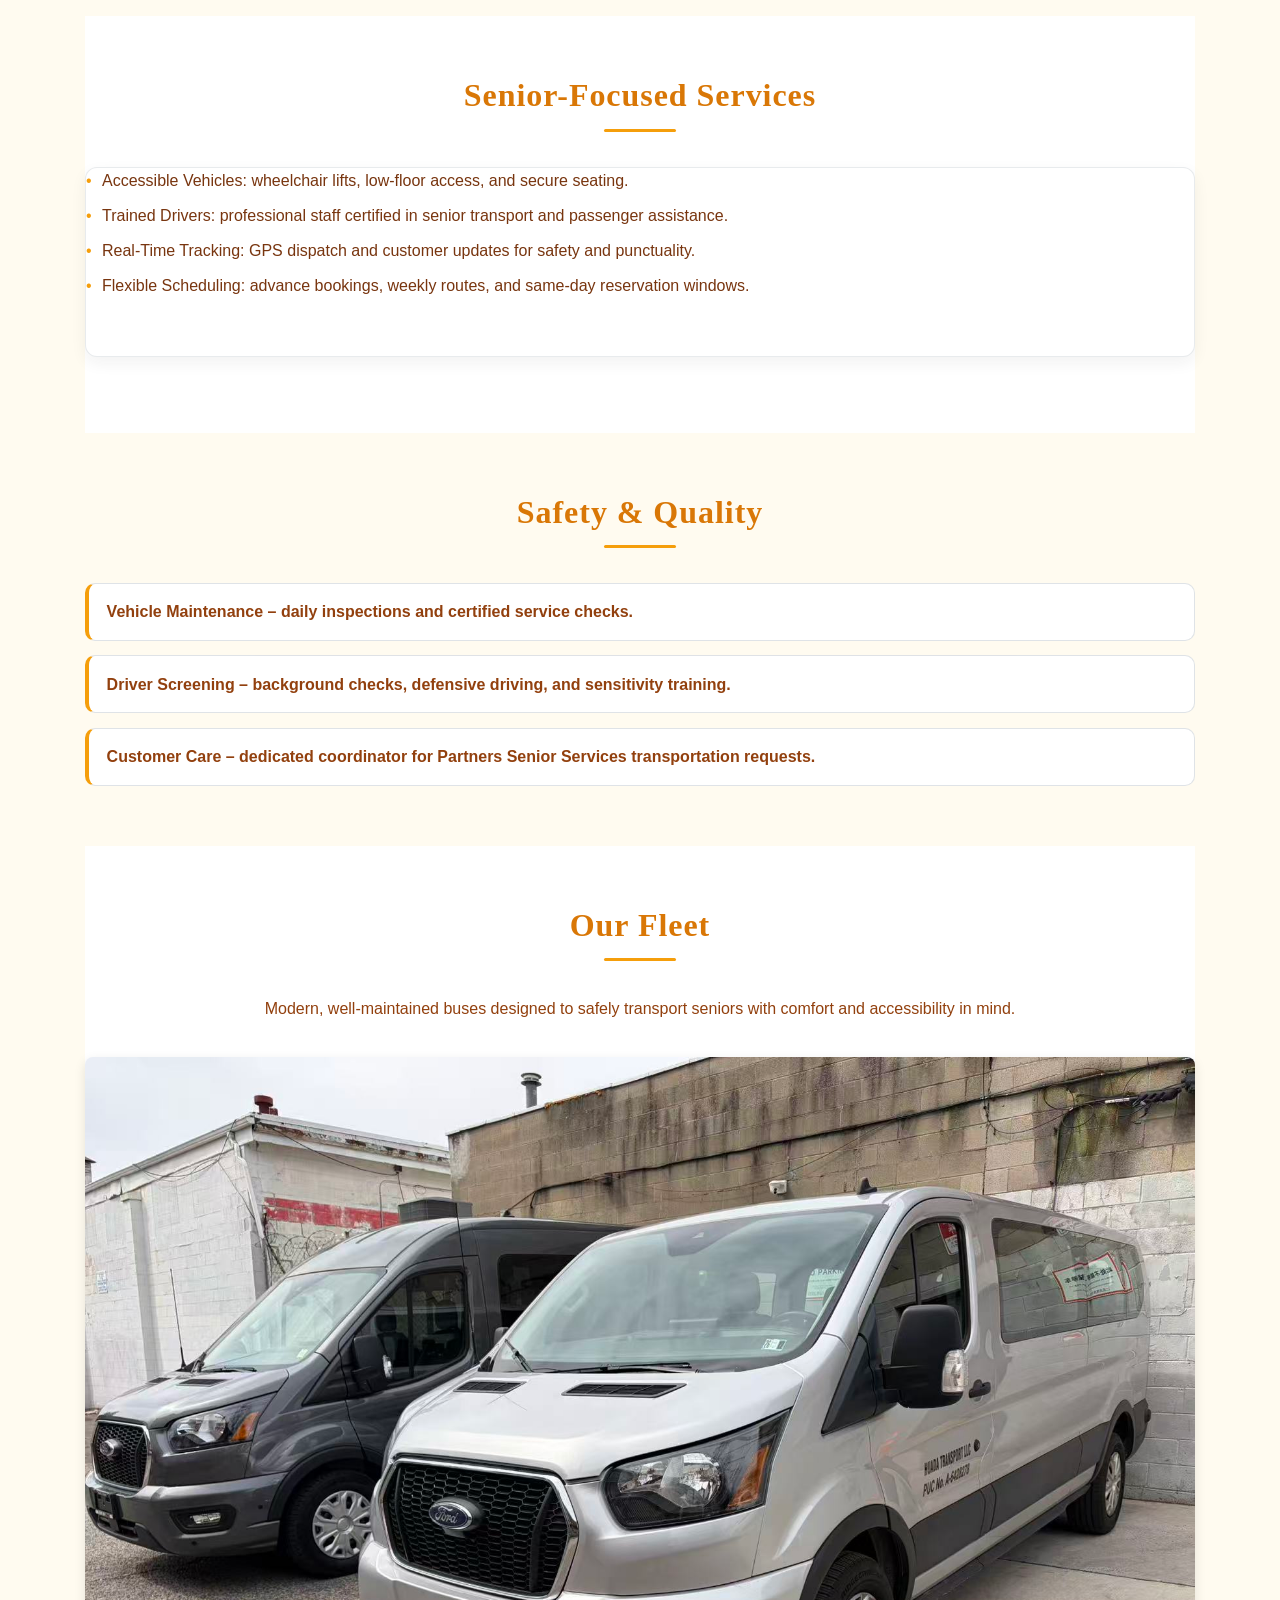
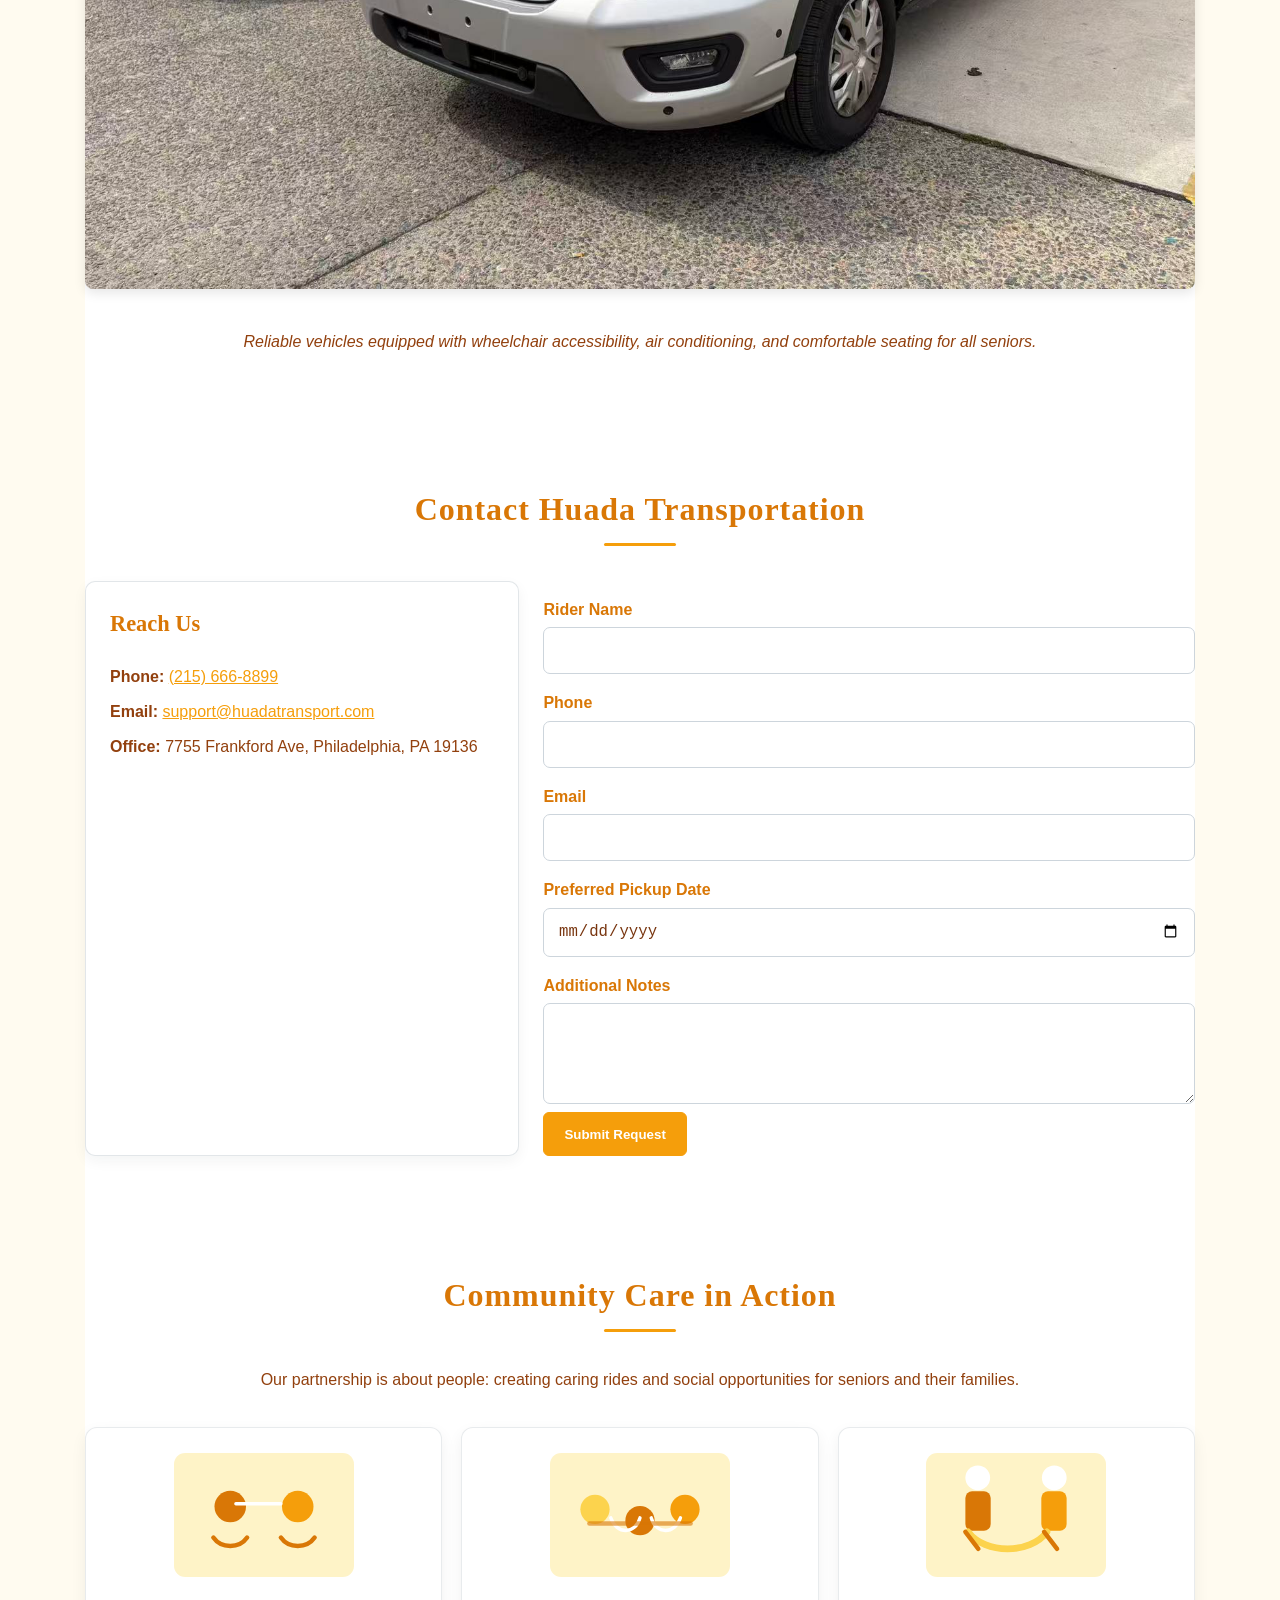
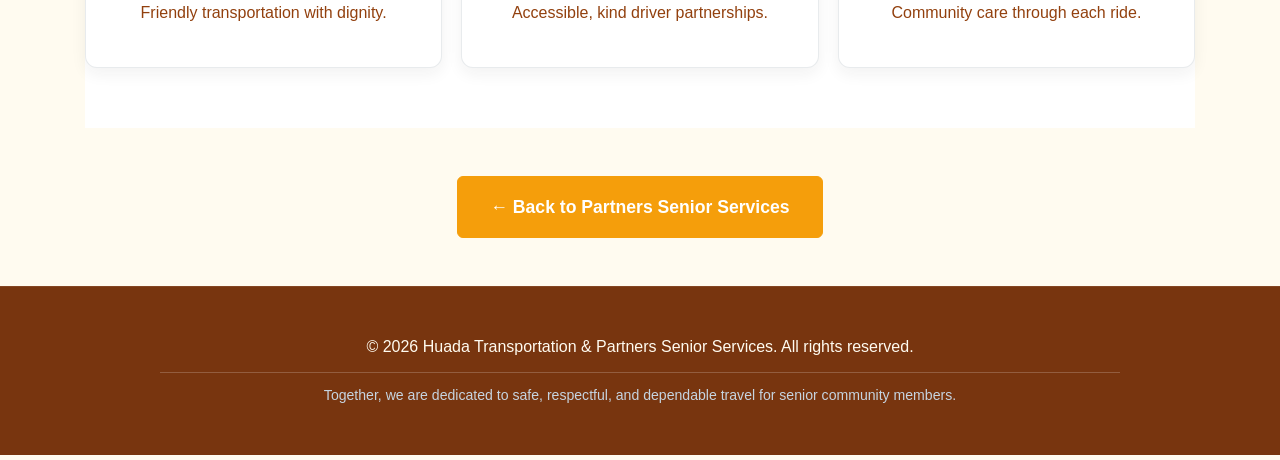
==== commit a5a6afc9: "rearranged text and button style" ====
--- a/huada-transportation-index.html
+++ b/huada-transportation-index.html
@@ -17,7 +17,7 @@
             <li><a href="#services" data-i18n-key="nav.services">Services</a></li>
             <li><a href="#quality" data-i18n-key="nav.quality">Safety & Quality</a></li>
             <li><a href="#contact" data-i18n-key="nav.contact">Contact</a></li>
-            <li><a class="btn btn-secondary" href="pss-index.html" style="padding:0.5rem 0.75rem; font-size:0.9rem;">Back to Partners Center</a></li>
+            <li><a class="btn" href="pss-index.html">Back to Partners Center</a></li>
             <li><button id="lang-toggle" class="lang-btn" aria-label="Switch language" data-i18n-key="lang.toggle">中文</button></li>
         </ul>
     </nav>
@@ -125,8 +125,8 @@
             </div>
         </div>
     </section>
-    <section class="container" style="text-align:center; padding: 30px 0;">
-        <a href="pss-index.html" class="btn btn-secondary">Back to Partners Senior Services</a>
+    <section class="container" style="text-align:center; padding: 3rem 1rem; background: #FFFBF0;">
+        <a href="pss-index.html" class="btn" style="font-size: 1.1rem; padding: 1rem 2rem;">← Back to Partners Senior Services</a>
     </section>
 
     <footer>
--- a/style.css
+++ b/style.css
@@ -378,6 +378,9 @@
 
 @media (max-width: 768px) {
     .mobile-call-bar { display: block; position: sticky; top: 6rem; z-index: 1000; }
+    .main-nav { padding: 0.5rem 0.75rem; flex-wrap: wrap; }
+    .logo img { max-height: 50px; }
+    .logo { min-height: 50px; }
     .hero { min-height: 60vh; padding: 4rem 0.9rem; }
     .container { padding: 50px 1rem; }
 }
@@ -387,4 +390,7 @@
     .hero p { font-size: 1rem; }
     .nav-links a,
     .lang-btn { font-size: 0.9rem; }
-}
+    .main-nav { gap: 0.5rem; }
+    .logo img { max-height: 45px; }
+    .logo { min-height: 45px; }
+}
